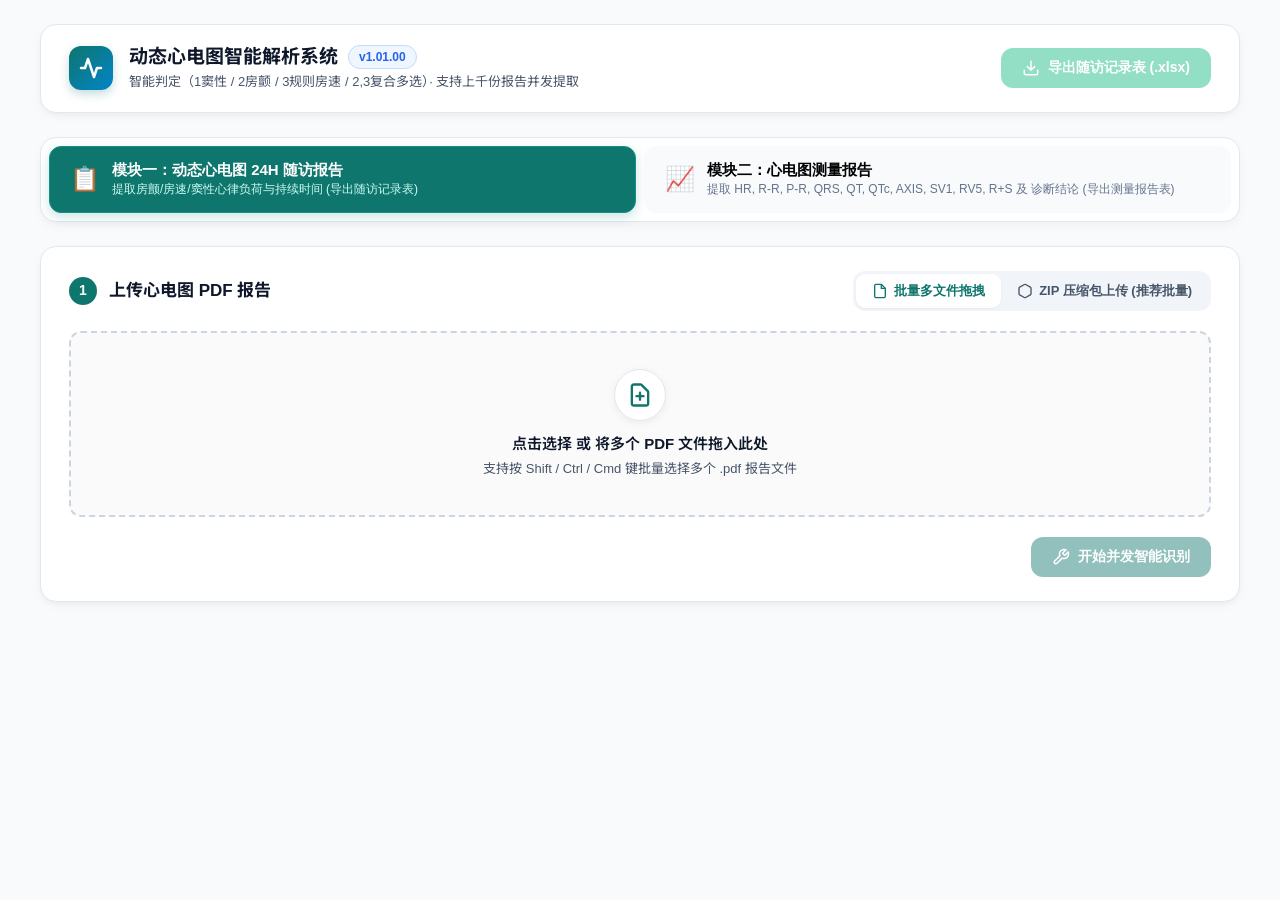
==== simple/templates/index.html @ 058144e5 "Fix duplicate HTML DOM elements, lag on drag, and optimize badge style to match Module 1" ====
<!DOCTYPE html>
<html lang="zh-CN">
<head>
    <meta charset="UTF-8">
    <meta name="viewport" content="width=device-width, initial-scale=1.0">
    <title>动态心电图 PDF 智能解析与导出系统 (精简版)</title>
<style>
/* Apple & Linear-inspired Clean Medical Design System */

:root {
    --primary: #0f766e;
    --primary-hover: #0d9488;
    --accent: #0284c7;
    
    --bg-page: #f8fafc;
    --bg-card: #ffffff;
    
    --text-primary: #0f172a;
    --text-secondary: #475569;
    --text-muted: #94a3b8;
    
    --border-subtle: #e2e8f0;
    --border-strong: #cbd5e1;
    
    --radius-sm: 8px;
    --radius-md: 12px;
    --radius-lg: 16px;
    
    --shadow-sm: 0 1px 2px 0 rgba(0, 0, 0, 0.05);
    --shadow-md: 0 4px 12px -2px rgba(0, 0, 0, 0.05), 0 2px 4px -1px rgba(0, 0, 0, 0.03);
    --shadow-lg: 0 10px 25px -5px rgba(0, 0, 0, 0.08), 0 8px 10px -6px rgba(0, 0, 0, 0.04);
}

/* Base Reset & SVG strict size constraint */
* {
    box-sizing: border-box;
    margin: 0;
    padding: 0;
}

svg {
    display: inline-block;
    vertical-align: middle;
    flex-shrink: 0;
}

body {
    font-family: -apple-system, BlinkMacSystemFont, "Segoe UI", Roboto, "Helvetica Neue", Arial, "Noto Sans SC", sans-serif;
    background-color: var(--bg-page);
    color: var(--text-primary);
    line-height: 1.5;
    padding: 24px 16px;
    -webkit-font-smoothing: antialiased;
}

.app-container {
    max-width: 1200px;
    margin: 0 auto;
}

/* Header Component */
.app-header {
    display: flex;
    justify-content: space-between;
    align-items: center;
    background: var(--bg-card);
    padding: 20px 28px;
    border-radius: var(--radius-lg);
    box-shadow: var(--shadow-md);
    border: 1px solid var(--border-subtle);
    margin-bottom: 24px;
}

.brand {
    display: flex;
    align-items: center;
    gap: 16px;
}

.logo-box {
    width: 44px;
    height: 44px;
    background: linear-gradient(135deg, #0f766e 0%, #0284c7 100%);
    color: #ffffff;
    border-radius: var(--radius-md);
    display: flex;
    align-items: center;
    justify-content: center;
    box-shadow: 0 4px 10px rgba(15, 118, 110, 0.25);
}

.brand-info h1 {
    font-size: 19px;
    font-weight: 700;
    color: var(--text-primary);
    line-height: 1.2;
}

.title-wrap {
    display: flex;
    align-items: center;
    gap: 10px;
}

.badge-tag {
    background: #e0f2fe;
    color: #0369a1;
    font-size: 11px;
    font-weight: 700;
    padding: 2px 8px;
    border-radius: 10px;
}

.subtitle {
    font-size: 13px;
    color: var(--text-secondary);
    margin-top: 3px;
}

/* Cards */
.card {
    background: var(--bg-card);
    border-radius: var(--radius-lg);
    padding: 24px 28px;
    box-shadow: var(--shadow-md);
    border: 1px solid var(--border-subtle);
    margin-bottom: 24px;
}

.card-header {
    display: flex;
    justify-content: space-between;
    align-items: center;
    margin-bottom: 20px;
}

.step-title {
    display: flex;
    align-items: center;
    gap: 12px;
}

.step-badge {
    width: 28px;
    height: 28px;
    background: var(--primary);
    color: #ffffff;
    font-weight: 700;
    font-size: 14px;
    border-radius: 50%;
    display: flex;
    align-items: center;
    justify-content: center;
}

.step-title h2 {
    font-size: 17px;
    font-weight: 700;
}

/* Tab Switcher */
.tab-switcher {
    display: flex;
    background: #f1f5f9;
    padding: 3px;
    border-radius: var(--radius-md);
}

.tab-item {
    display: flex;
    align-items: center;
    gap: 6px;
    padding: 8px 16px;
    border: none;
    background: transparent;
    font-size: 13px;
    font-weight: 600;
    color: var(--text-secondary);
    border-radius: 9px;
    cursor: pointer;
    transition: all 0.15s ease;
}

.tab-item.active {
    background: #ffffff;
    color: var(--primary);
    box-shadow: var(--shadow-sm);
}

.tab-panel {
    display: none;
}

.tab-panel.active {
    display: block;
}

/* Dropzone Box - STRICT SIZING */
.dropzone-box {
    border: 2px dashed var(--border-strong);
    border-radius: var(--radius-md);
    padding: 36px 20px;
    text-align: center;
    background: #fafafa;
    cursor: pointer;
    transition: all 0.2s ease;
    position: relative;
}

.dropzone-box:hover, .dropzone-box.dragover {
    border-color: var(--primary);
    background: #f0fdf4;
}

.hidden-file-input {
    position: absolute;
    top: 0;
    left: 0;
    width: 100%;
    height: 100%;
    opacity: 0;
    cursor: pointer;
}

.icon-circle {
    width: 52px;
    height: 52px;
    background: #ffffff;
    border-radius: 50%;
    display: flex;
    align-items: center;
    justify-content: center;
    margin: 0 auto 12px auto;
    color: var(--primary);
    box-shadow: 0 2px 8px rgba(0,0,0,0.06);
    border: 1px solid var(--border-subtle);
}

.dropzone-inner h3 {
    font-size: 15px;
    font-weight: 600;
    color: var(--text-primary);
    margin-bottom: 4px;
}

.desc {
    font-size: 13px;
    color: var(--text-secondary);
}

.file-name-badge {
    display: inline-block;
    margin-top: 14px;
    padding: 6px 16px;
    background: #e0f2fe;
    color: #0284c7;
    font-weight: 600;
    font-size: 13px;
    border-radius: 20px;
}

/* Action Footer */
.action-footer {
    margin-top: 20px;
    display: flex;
    justify-content: flex-end;
    gap: 12px;
}

/* Buttons */
.btn {
    display: inline-flex;
    align-items: center;
    justify-content: center;
    gap: 8px;
    padding: 10px 20px;
    font-size: 14px;
    font-weight: 600;
    border-radius: var(--radius-md);
    border: 1px solid transparent;
    cursor: pointer;
    transition: all 0.15s ease;
}

.btn-primary {
    background: var(--primary);
    color: #ffffff;
}

.btn-primary:hover:not(:disabled) {
    background: var(--primary-hover);
    box-shadow: 0 4px 12px rgba(15, 118, 110, 0.3);
}

.btn-emerald {
    background: #10b981;
    color: #ffffff;
}

.btn-emerald:hover:not(:disabled) {
    background: #059669;
    box-shadow: 0 4px 12px rgba(16, 185, 129, 0.3);
}

.btn-secondary {
    background: #f1f5f9;
    color: var(--text-primary);
    border-color: var(--border-subtle);
}

.btn-secondary:hover:not(:disabled) {
    background: #e2e8f0;
}

.btn:disabled {
    opacity: 0.45;
    cursor: not-allowed;
    box-shadow: none;
}

.compact {
    padding: 6px 12px;
    font-size: 13px;
    border-radius: 6px;
}

/* Progress Box */
.progress-box {
    margin-top: 20px;
    padding: 16px;
    background: #f8fafc;
    border-radius: var(--radius-md);
    border: 1px solid var(--border-subtle);
}

.progress-header {
    display: flex;
    justify-content: space-between;
    align-items: center;
    font-size: 13px;
    font-weight: 600;
    margin-bottom: 8px;
}

.progress-title {
    display: flex;
    align-items: center;
    gap: 8px;
}

.spin-loader {
    width: 14px;
    height: 14px;
    border: 2px solid var(--border-strong);
    border-top-color: var(--primary);
    border-radius: 50%;
    animation: spin 0.8s linear infinite;
}

@keyframes spin { to { transform: rotate(360deg); } }

.percent-val {
    color: var(--primary);
}

.progress-track {
    height: 8px;
    background: #e2e8f0;
    border-radius: 4px;
    overflow: hidden;
}

.progress-bar-fill {
    height: 100%;
    width: 0%;
    background: linear-gradient(90deg, #0f766e, #0284c7);
    border-radius: 4px;
    transition: width 0.3s ease;
}

/* Stats Row */
.stats-row {
    display: grid;
    grid-template-columns: repeat(auto-fit, minmax(180px, 1fr));
    gap: 14px;
    margin-bottom: 24px;
}

.stat-box {
    background: var(--bg-card);
    border-radius: var(--radius-md);
    padding: 18px 20px;
    border: 1px solid var(--border-subtle);
    box-shadow: var(--shadow-sm);
    text-align: center;
}

.stat-num {
    display: block;
    font-size: 26px;
    font-weight: 700;
    color: var(--text-primary);
    line-height: 1.1;
}

.stat-title {
    font-size: 12px;
    color: var(--text-secondary);
    margin-top: 4px;
    font-weight: 500;
}

.stat-green .stat-num { color: #16a34a; }
.stat-amber .stat-num { color: #d97706; }
.stat-indigo .stat-num { color: #4f46e5; }
.stat-purple .stat-num { color: #9333ea; }

/* Filter Controls */
.filter-controls {
    display: flex;
    gap: 10px;
}

.search-input-wrap {
    position: relative;
    width: 240px;
}

.search-input-wrap svg {
    position: absolute;
    left: 10px;
    top: 50%;
    transform: translateY(-50%);
    color: var(--text-muted);
}

.search-input-wrap input {
    width: 100%;
    padding: 8px 12px 8px 32px;
    font-size: 13px;
    border: 1px solid var(--border-strong);
    border-radius: var(--radius-sm);
    outline: none;
}

.search-input-wrap input:focus {
    border-color: var(--primary);
}

.custom-select {
    padding: 8px 12px;
    font-size: 13px;
    border: 1px solid var(--border-strong);
    border-radius: var(--radius-sm);
    background: #ffffff;
    outline: none;
    cursor: pointer;
}

/* Styled Table */
.table-container {
    overflow-x: auto;
    border: 1px solid var(--border-subtle);
    border-radius: var(--radius-md);
}

.styled-table {
    width: 100%;
    border-collapse: collapse;
    font-size: 13px;
}

.styled-table th, .styled-table td {
    padding: 12px 14px;
    text-align: center;
    border-bottom: 1px solid var(--border-subtle);
}

.styled-table th {
    background: #f8fafc;
    font-weight: 600;
    color: var(--text-secondary);
    font-size: 12px;
}

.styled-table tbody tr:hover {
    background: #f8fafc;
}

/* Badges */
.badge {
    display: inline-block;
    padding: 3px 10px;
    font-size: 12px;
    font-weight: 600;
    border-radius: 12px;
}

.badge-1 { background: #dcfce7; color: #166534; }
.badge-2 { background: #fef3c7; color: #92400e; }
.badge-3 { background: #e0e7ff; color: #3730a3; }
.badge-2-3 { background: #f3e8ff; color: #6b21a8; }

.btn-link {
    color: var(--accent);
    background: none;
    border: none;
    cursor: pointer;
    font-weight: 600;
    font-size: 13px;
    text-decoration: underline;
}

.btn-link:hover {
    color: #0369a1;
}

/* Pagination */
.pagination-bar {
    display: flex;
    justify-content: space-between;
    align-items: center;
    margin-top: 16px;
    font-size: 13px;
    color: var(--text-secondary);
}

.pagination-right {
    display: flex;
    align-items: center;
    gap: 14px;
}

.btn-group {
    display: flex;
    align-items: center;
    gap: 6px;
}

.page-current {
    font-weight: 700;
    color: var(--text-primary);
}

/* Modal Window */
.modal-backdrop {
    position: fixed;
    top: 0;
    left: 0;
    width: 100%;
    height: 100%;
    background: rgba(15, 23, 42, 0.5);
    display: flex;
    align-items: center;
    justify-content: center;
    z-index: 9999;
}

.modal-window {
    background: #ffffff;
    width: 90%;
    max-width: 640px;
    max-height: 80vh;
    border-radius: var(--radius-lg);
    box-shadow: var(--shadow-lg);
    display: flex;
    flex-direction: column;
    overflow: hidden;
}

.modal-top {
    display: flex;
    justify-content: space-between;
    align-items: center;
    padding: 16px 24px;
    border-bottom: 1px solid var(--border-subtle);
    background: #f8fafc;
}

.modal-top h3 {
    font-size: 15px;
    font-weight: 700;
}

.modal-close-icon {
    background: none;
    border: none;
    font-size: 22px;
    cursor: pointer;
    color: var(--text-muted);
}

.modal-content-area {
    padding: 20px 24px;
    overflow-y: auto;
}

.grid-fields {
    display: grid;
    grid-template-columns: repeat(2, 1fr);
    gap: 10px;
}

.field-box {
    background: #f8fafc;
    padding: 10px 14px;
    border-radius: var(--radius-sm);
    border: 1px solid var(--border-subtle);
}

.field-box .lbl {
    font-size: 11px;
    color: var(--text-muted);
}

.field-box .val-text {
    font-size: 13px;
    font-weight: 600;
    color: var(--text-primary);
    margin-top: 2px;
    white-space: pre-wrap;
}

.modal-bottom {
    padding: 12px 24px;
    border-top: 1px solid var(--border-subtle);
    display: flex;
    justify-content: flex-end;
    background: #f8fafc;
}

.hidden {
    display: none !important;
}

/* 告警样式扩展 */
.stat-box.stat-red {
    background: linear-gradient(135deg, #fff7ed 0%, #ffedd5 100%);
    border-color: #fed7aa;
}
.stat-box.stat-red .stat-num {
    color: #ea580c;
}
.stat-box.stat-red .stat-title {
    color: #c2410c;
}

.warning-banner {
    background: linear-gradient(135deg, #fffbe6 0%, #fef3c7 100%);
    border: 1.5px solid #fcd34d;
    border-radius: var(--radius-md);
    padding: 14px 20px;
    margin-bottom: 20px;
    display: flex;
    justify-content: space-between;
    align-items: center;
    box-shadow: 0 4px 12px rgba(217, 119, 6, 0.12);
}

.warning-banner-inner {
    display: flex;
    align-items: center;
    gap: 12px;
    color: #92400e;
    font-size: 14px;
    font-weight: 600;
}

.btn-warning-action {
    background: #d97706;
    color: #ffffff;
    border: none;
    padding: 6px 14px;
    border-radius: var(--radius-sm);
    font-size: 12px;
    font-weight: 700;
    cursor: pointer;
    transition: background 0.2s ease;
}
.btn-warning-action:hover {
    background: #b45309;
}

tr.row-warning {
    background-color: #fffdf5 !important;
    border-left: 3px solid #f59e0b;
}

.warn-pill-sm {
    background: #fef3c7;
    color: #d97706;
    font-size: 10px;
    font-weight: 700;
    padding: 2px 6px;
    border-radius: 6px;
    margin-left: 6px;
    border: 1px solid #fcd34d;
}

.tag-warn-cell {
    background: #fff3dc;
    color: #b45309;
    font-weight: 700;
    padding: 3px 8px;
    border-radius: 4px;
    border: 1px solid #fcd34d;
    display: inline-block;
}

/* 52 周周报按钮与起始日期卡片样式 */
.btn-purple {
    background: linear-gradient(135deg, #7c3aed 0%, #6d28d9 100%);
    color: #ffffff;
    border: none;

}
.btn-purple:hover:not(:disabled) {
    background: linear-gradient(135deg, #6d28d9 0%, #5b21b6 100%);
    box-shadow: 0 4px 12px rgba(109, 40, 217, 0.3);
}

.compact-dropzone {
    padding: 16px 20px !important;
}

.dropzone-inner.horizontal {
    display: flex;
    align-items: center;
    gap: 16px;
    text-align: left;
}

.dropzone-inner.horizontal .dropzone-text-group {
    flex: 1;
}

.dropzone-inner.horizontal h3 {
    font-size: 15px;
    margin-bottom: 2px;
}

.icon-circle.small {
    width: 40px;
    height: 40px;
}

.file-name-badge.success {
    background: #ecfdf5;
    color: #047857;
    border: 1px solid #a7f3d0;
}

.file-name-badge.warning {
    background: #fffbe6;
    color: #b45309;
    border: 1px solid #fcd34d;
}

.modal-window.wide {
    max-width: 780px !important;
}

.custom-input {
    border: 1px solid var(--border-subtle);
    border-radius: var(--radius-sm);
    padding: 8px 12px;
    outline: none;
    transition: border-color 0.2s;
}
.custom-input:focus {
    border-color: var(--primary);
}


/* 统计分析卡片网格样式 */
.stats-grid {
    display: grid;
    grid-template-columns: repeat(auto-fit, minmax(160px, 1fr));
    gap: 14px;
    margin-bottom: 20px;
}

.stat-card {
    background: #ffffff;
    border-radius: 12px;
    padding: 14px 18px;
    box-shadow: 0 1px 3px rgba(0,0,0,0.05), 0 1px 2px rgba(0,0,0,0.03);
    border: 1px solid #e2e8f0;
    transition: all 0.2s ease;
    position: relative;
    overflow: hidden;
}

.stat-card:hover {
    transform: translateY(-2px);
    box-shadow: 0 4px 6px -1px rgba(0,0,0,0.1), 0 2px 4px -1px rgba(0,0,0,0.06);
}

.stat-card::before {
    content: "";
    position: absolute;
    top: 0;
    left: 0;
    width: 4px;
    height: 100%;
}

.stat-card.total::before { background: #3b82f6; }
.stat-card.sinus::before { background: #16a34a; }
.stat-card.afib::before { background: #dc2626; }
.stat-card.svt::before { background: #9333ea; }
.stat-card.multi::before { background: #0284c7; }
.stat-card.warning::before { background: #f59e0b; }

.stat-title {
    font-size: 13px;
    font-weight: 600;
    color: #64748b;
    margin-bottom: 6px;
}

.stat-value {
    font-size: 24px;
    font-weight: 800;
    color: #0f172a;
    line-height: 1.2;
    margin-bottom: 4px;
}

.stat-desc {
    font-size: 11px;
    color: #94a3b8;
}


/* Module Tab Switcher Styles */
.module-switcher-card {
    background: #ffffff;
    border-radius: 16px;
    padding: 8px;
    margin-bottom: 24px;
    box-shadow: 0 4px 12px -2px rgba(0, 0, 0, 0.05);
    border: 1px solid #e2e8f0;
}
.module-tabs {
    display: flex;
    gap: 8px;
}
.module-tab-btn {
    flex: 1;
    display: flex;
    align-items: center;
    gap: 12px;
    padding: 14px 20px;
    border-radius: 12px;
    border: 1px solid transparent;
    background: #f8fafc;
    cursor: pointer;
    transition: all 0.2s ease;
    text-align: left;
}
.module-tab-btn:hover {
    background: #f1f5f9;
}
.module-tab-btn.active {
    background: #0f766e;
    color: #ffffff;
    border-color: #0d9488;
    box-shadow: 0 4px 12px rgba(15, 118, 110, 0.2);
}
.mod-icon {
    font-size: 24px;
}
.mod-text {
    display: flex;
    flex-direction: column;
}
.mod-title {
    font-size: 15px;
    font-weight: 700;
    line-height: 1.2;
}
.module-tab-btn.active .mod-title {
    color: #ffffff;
}
.mod-desc {
    font-size: 12px;
    color: #64748b;
    margin-top: 2px;
}
.module-tab-btn.active .mod-desc {
    color: #ccfbf1;
}

.mod-panel {
    display: block;
}
.mod-panel.hidden {
    display: none !important;
}

</style>
    <link rel="preconnect" href="https://fonts.googleapis.com">
    <link rel="preconnect" href="https://fonts.gstatic.com" crossorigin>
    <link href="https://fonts.googleapis.com/css2?family=Inter:wght@400;500;600;700&family=Noto+Sans+SC:wght@400;500;700&display=swap" rel="stylesheet">
</head>
<body>
    <div class="app-container">
        <!-- 顶栏 Header -->
        <header class="app-header">
            <div class="brand">
                <div class="logo-box">
                    <svg width="24" height="24" viewBox="0 0 24 24" fill="none" stroke="currentColor" stroke-width="2.5" stroke-linecap="round" stroke-linejoin="round">
                        <path d="M22 12h-4l-3 9L9 3l-3 9H2"/>
                    </svg>
                </div>
                <div class="brand-info">
                    <div class="title-wrap" style="display: flex; align-items: center; gap: 10px;">
                        <h1>动态心电图智能解析系统</h1>
                        <span class="version-badge" style="background: #eff6ff; color: #2563eb; border: 1px solid #bfdbfe; padding: 2px 10px; border-radius: 20px; font-size: 12px; font-weight: 600;">v1.01.00</span>
                    </div>
                    <p class="subtitle">智能判定（1窦性 / 2房颤 / 3规则房速 / 2,3复合多选）· 支持上千份报告并发提取</p>
                </div>
            </div>
            <div class="header-actions" style="display: flex; gap: 10px;">
                <button id="download-btn" class="btn btn-emerald" disabled>
                    <svg width="18" height="18" viewBox="0 0 24 24" fill="none" stroke="currentColor" stroke-width="2" stroke-linecap="round" stroke-linejoin="round">
                        <path d="M21 15v4a2 2 0 0 1-2 2H5a2 2 0 0 1-2-2v-4M7 10l5 5 5-5M12 15V3"/>
                    </svg>
                    <span>导出随访记录表 (.xlsx)</span>
                </button>
            </div>
        </header>

        <!-- 核心业务模块切换卡片 -->
        <div class="module-switcher-card">
            <div class="module-tabs">
                <button class="module-tab-btn active" id="tab-module-1" onclick="switchMainModule('followup')">
                    <span class="mod-icon">📋</span>
                    <div class="mod-text">
                        <span class="mod-title">模块一：动态心电图 24H 随访报告</span>
                        <span class="mod-desc">提取房颤/房速/窦性心律负荷与持续时间 (导出随访记录表)</span>
                    </div>
                </button>
                <button class="module-tab-btn" id="tab-module-2" onclick="switchMainModule('measurement')">
                    <span class="mod-icon">📈</span>
                    <div class="mod-text">
                        <span class="mod-title">模块二：心电图测量报告</span>
                        <span class="mod-desc">提取 HR, R-R, P-R, QRS, QT, QTc, AXIS, SV1, RV5, R+S 及 诊断结论 (导出测量报告表)</span>
                    </div>
                </button>
            </div>
        </div>

        <div id="module-1-container" class="mod-panel">
<main class="main-layout">
            <!-- 1. 文件上传卡片 -->
            <section class="card">
                <div class="card-header">
                    <div class="step-title">
                        <span class="step-badge">1</span>
                        <h2>上传心电图 PDF 报告</h2>
                    </div>
                    <div class="tab-switcher">
                        <button class="tab-item active" data-tab="files">
                            <svg width="16" height="16" viewBox="0 0 24 24" fill="none" stroke="currentColor" stroke-width="2"><path d="M14 2H6a2 2 0 0 0-2 2v16a2 2 0 0 0 2 2h12a2 2 0 0 0 2-2V8z"/><polyline points="14 2 14 8 20 8"/></svg>
                            批量多文件拖拽
                        </button>
                        <button class="tab-item" data-tab="zip">
                            <svg width="16" height="16" viewBox="0 0 24 24" fill="none" stroke="currentColor" stroke-width="2"><path d="M21 16V8a2 2 0 0 0-1-1.73l-7-4a2 2 0 0 0-2 0l-7 4A2 2 0 0 0 3 8v8a2 2 0 0 0 1 1.73l7 4a2 2 0 0 0 2 0l7-4A2 2 0 0 0 21 16z"/></svg>
                            ZIP 压缩包上传 (推荐批量)
                        </button>
                    </div>
                </div>

                <!-- 多文件面板 (默认激活) -->
                <div id="panel-files" class="tab-panel active">
                    <div id="dropzone-files" class="dropzone-box">
                        <input type="file" id="input-files" multiple accept=".pdf" class="hidden-file-input">
                        <div class="dropzone-inner">
                            <div class="icon-circle">
                                <svg width="28" height="28" viewBox="0 0 24 24" fill="none" stroke="currentColor" stroke-width="2" stroke-linecap="round" stroke-linejoin="round">
                                    <path d="M9 13h6m-3-3v6m5 5H7a2 2 0 01-2-2V5a2 2 0 012-2h5.586a1 1 0 01.707.293l5.414 5.414a1 1 0 01.293.707V19a2 2 0 01-2 2z"/>
                                </svg>
                            </div>
                            <h3>点击选择 或 将多个 PDF 文件拖入此处</h3>
                            <p class="desc">支持按 Shift / Ctrl / Cmd 键批量选择多个 .pdf 报告文件</p>
                            <div id="selected-files-count" class="file-name-badge hidden"></div>
                        </div>
                    </div>
                </div>

                <!-- ZIP 面板 -->
                <div id="panel-zip" class="tab-panel">
                    <div id="dropzone-zip" class="dropzone-box">
                        <input type="file" id="input-zip" accept=".zip" multiple class="hidden-file-input">
                        <div class="dropzone-inner">
                            <div class="icon-circle">
                                <svg width="28" height="28" viewBox="0 0 24 24" fill="none" stroke="currentColor" stroke-width="2" stroke-linecap="round" stroke-linejoin="round">
                                    <path d="M21 15v4a2 2 0 0 1-2 2H5a2 2 0 0 1-2-2v-4M17 8l-5-5-5 5M12 3v12"/>
                                </svg>
                            </div>
                            <h3>点击选择 或 将一个/多个 ZIP 压缩包拖入此处</h3>
                            <p class="desc">支持同时拖入多个 .zip 压缩包，系统将自动为每个压缩包独立生成一份对应的 Excel 表格</p>
                            <div id="selected-zip-name" class="file-name-badge hidden"></div>
                        </div>
                    </div>
                </div>

                <!-- 操作栏 -->
                <div class="action-footer">
                    <button id="reset-btn" class="btn btn-secondary hidden">重置选择</button>
                    <button id="start-parse-btn" class="btn btn-primary" disabled>
                        <svg width="18" height="18" viewBox="0 0 24 24" fill="none" stroke="currentColor" stroke-width="2">
                            <path d="M14.7 6.3a1 1 0 0 0 0 1.4l1.6 1.6a1 1 0 0 0 1.4 0l3.77-3.77a6 6 0 0 1-7.94 7.94l-6.91 6.91a2.12 2.12 0 0 1-3-3l6.91-6.91a6 6 0 0 1 7.94-7.94l-3.76 3.76z"/>
                        </svg>
                        开始并发智能识别
                    </button>
                </div>

                <!-- 进度条 -->
                <div id="progress-container" class="progress-box hidden">
                    <div class="progress-header">
                        <div class="progress-title">
                            <div id="progress-status-icon-container">
                                <div class="spin-loader"></div>
                            </div>
                            <span id="progress-status-text">正在解析报告，请稍候...</span>
                        </div>
                        <span id="progress-percent" class="percent-val">0%</span>
                    </div>
                    <div class="progress-track">
                        <div id="progress-bar-fill" class="progress-bar-fill"></div>
                    </div>
                </div>
            </section>

            

            <!-- 2. 诊断统计卡片 -->
            <section id="stats-section" class="stats-row hidden">
                <div class="stat-box">
                    <span class="stat-num" id="stat-total">0</span>
                    <span class="stat-title">总解析报告份数</span>
                </div>
                <div class="stat-box stat-green">
                    <span class="stat-num" id="stat-sinus">0</span>
                    <span class="stat-title">1 窦性心律</span>
                </div>
                <div class="stat-box stat-amber">
                    <span class="stat-num" id="stat-afib">0</span>
                    <span class="stat-title">2 房颤</span>
                </div>
                <div class="stat-box stat-indigo">
                    <span class="stat-num" id="stat-svt">0</span>
                    <span class="stat-title">3 规则房速/房扑</span>
                </div>
                <div class="stat-box stat-purple">
                    <span class="stat-num" id="stat-multi">0</span>
                    <span class="stat-title">2,3 复合多选诊断</span>
                </div>
                <div class="stat-box stat-red" id="stat-warning-card">
                    <span class="stat-num" id="stat-warning">0</span>
                    <span class="stat-title">⚠️ 需人工检查/告警</span>
                </div>
            </section>

            <!-- 警示通知 Banner -->
            <div id="warning-notice-banner" class="warning-banner hidden">
                <div class="warning-banner-inner">
                    <svg width="20" height="20" viewBox="0 0 24 24" fill="none" stroke="#d97706" stroke-width="2.2" stroke-linecap="round" stroke-linejoin="round">
                        <path d="M10.29 3.86L1.82 18a2 2 0 0 0 1.71 3h16.94a2 2 0 0 0 1.71-3L13.71 3.86a2 2 0 0 0-3.42 0z"></path>
                        <line x1="12" y1="9" x2="12" y2="13"></line>
                        <line x1="12" y1="17" x2="12.01" y2="17"></line>
                    </svg>
                    <span id="warning-notice-text">本次解析检测到需要人工核对负荷或持续时间的报告，已为您自动高亮标注。</span>
                </div>
                <button id="btn-filter-warning" class="btn btn-warning-action">一键筛选告警项</button>
            </div>

            <!-- 3. 数据表格卡片 -->
            <section id="results-card" class="card hidden">
                <div class="card-header">
                    <div class="step-title">
                        <span class="step-badge">2</span>
                        <h2>数据预览与结果分析</h2>
                    </div>
                    <div class="filter-controls">
                        <div class="search-input-wrap">
                            <svg width="16" height="16" viewBox="0 0 24 24" fill="none" stroke="currentColor" stroke-width="2"><circle cx="11" cy="11" r="8"/><path d="M21 21l-4.35-4.35"/></svg>
                            <input type="text" id="search-input" placeholder="搜索受试者编号或文件名...">
                        </div>
                        <select id="filter-select" class="custom-select">
                            <option value="all">全部分类筛选</option>
                            <option value="1">🟢 1 窦性心律</option>
                            <option value="2">🟠 2 房颤</option>
                            <option value="3">🔵 3 规则房速/房扑</option>
                            <option value="2,3">🟣 2,3 复合多选</option>
                            <option value="warning">⚠️ 仅看需人工检查/告警</option>
                        </select>
                    </div>
                </div>

                <div class="table-container">
                    <table class="styled-table">
                        <thead>
                            <tr>
                                <th style="width: 60px;">序号</th>
                                <th>受试者编号 (SUBJID)</th>
                                <th>开始监测日期</th>
                                <th>监测时长</th>
                                <th>检查结果</th>
                                <th>诊断状态</th>
                                <th>平均心率</th>
                                <th>房扑房速负荷 (Col 27)</th>
                                <th>最长持续时间 (时/分/秒)</th>
                                <th style="width: 100px;">详情</th>
                            </tr>
                        </thead>
                        <tbody id="table-body">
                            <!-- JS 动态注入 -->
                        </tbody>
                    </table>
                </div>

                <div class="pagination-bar">
                    <div class="page-info">
                        显示第 <span id="page-start">0</span> - <span id="page-end">0</span> 条，共 <span id="page-total">0</span> 条记录
                    </div>
                    <div class="pagination-right">
                        <label class="per-page-label">每页显示：
                            <select id="page-size-select" class="custom-select compact">
                                <option value="20">20 条</option>
                                <option value="50" selected>50 条</option>
                                <option value="100">100 条</option>
                            </select>
                        </label>
                        <div class="btn-group">
                            <button id="prev-page-btn" class="btn btn-secondary compact" disabled>上一页</button>
                            <span id="current-page-num" class="page-current">1</span>
                            <button id="next-page-btn" class="btn btn-secondary compact" disabled>下一页</button>
                        </div>
                    </div>
                </div>
            </section>
        </main>
        </div>

        <!-- 模块二：心电图测量报告专用视图 -->
        <div id="module-2-container" class="mod-panel hidden">
            <!-- 模块二 上传卡片 -->
            <div class="card">
                <div class="card-header">
                    <div class="step-title">
                        <div class="step-badge">1</div>
                        <h2>上传心电图测量报告 (PDF / ZIP)</h2>
                    </div>
                    <div class="tab-switcher">
                        <button class="tab-item active" id="meas-tab-files" onclick="switchMeasTab('files')">📄 PDF 文件批处理</button>
                        <button class="tab-item" id="meas-tab-zip" onclick="switchMeasTab('zip')">📦 压缩包批处理 (.zip)</button>
                    </div>
                </div>

                <!-- PDF 上传区 -->
                <div id="meas-panel-files" class="tab-panel active">
                    <div class="dropzone-box" id="meas-dropzone-files" onclick="document.getElementById('meas-input-files').click()">
                        <div class="dropzone-content" style="text-align:center; padding: 30px 20px;">
                            <div class="cloud-icon-wrap" style="margin-bottom: 12px;">
                                <svg width="40" height="40" viewBox="0 0 24 24" fill="none" stroke="#0f766e" stroke-width="2"><path d="M21 15v4a2 2 0 0 1-2 2H5a2 2 0 0 1-2-2v-4"/><polyline points="17 8 12 3 7 8"/><line x1="12" y1="3" x2="12" y2="15"/></svg>
                            </div>
                            <h3 style="font-size:16px; font-weight:700;">点击或将心电图测量 PDF 报告拖拽至此处</h3>
                            <p class="dropzone-sub" style="font-size:13px; color:#64748b; margin-top:4px;">支持一次性选择多份常规心电图测量 PDF 文件</p>
                            <div id="meas-selected-files-count" class="file-name-badge hidden" style="margin-top:10px;">已选择 0 份 PDF 文件</div>
                        </div>
                    </div>
                    <input type="file" id="meas-input-files" multiple accept=".pdf" style="display:none">
                </div>

                <!-- ZIP 上传区 -->
                <div id="meas-panel-zip" class="tab-panel">
                    <div class="dropzone-box" id="meas-dropzone-zip" onclick="document.getElementById('meas-input-zip').click()">
                        <div class="dropzone-content" style="text-align:center; padding: 30px 20px;">
                            <div class="cloud-icon-wrap" style="margin-bottom: 12px;">
                                <svg width="40" height="40" viewBox="0 0 24 24" fill="none" stroke="#0284c7" stroke-width="2"><path d="M21 8v13H3V8"/><path d="M1 3h22v5H1z"/><path d="M10 12h4"/></svg>
                            </div>
                            <h3 style="font-size:16px; font-weight:700;">点击或将测量报告 ZIP 压缩包拖拽至此处</h3>
                            <p class="dropzone-sub" style="font-size:13px; color:#64748b; margin-top:4px;">支持一次性选择或拖入多个包含测量报告的 ZIP 压缩包</p>
                            <div id="meas-selected-zip-name" class="file-name-badge hidden" style="margin-top:10px;">已选择 0 个 ZIP 文件</div>
                        </div>
                    </div>
                    <input type="file" id="meas-input-zip" multiple accept=".zip" style="display:none">
                </div>

                <!-- 操作按钮区 -->
                <div class="actions-row" style="margin-top: 20px; display: flex; gap: 12px; align-items: center;">
                    <button class="btn btn-primary btn-large" id="meas-start-parse-btn" disabled onclick="startMeasParse()">
                        ⚡ 开始解析心电图测量报告
                    </button>
                    <button class="btn btn-secondary" id="meas-reset-btn" onclick="resetMeasUpload()">清空重选</button>
                    <button class="btn btn-emerald" id="meas-download-btn" disabled onclick="downloadMeasExcel()">
                        📥 导出心电图测量报告 (.xlsx)
                    </button>
                </div>

                <!-- 进度条 -->
                <div id="meas-progress-container" class="progress-container hidden" style="margin-top: 16px;">
                    <div class="progress-info" style="display:flex; justify-content:space-between; font-size:13px; margin-bottom:6px;">
                        <span id="meas-progress-status-text">正在准备解析心电图测量报告...</span>
                        <span id="meas-progress-percent" style="font-weight:700;">0%</span>
                    </div>
                    <div class="progress-bar-bg" style="height:8px; background:#e2e8f0; border-radius:4px; overflow:hidden;">
                        <div id="meas-progress-bar-fill" class="progress-bar-fill" style="width: 0%; height:100%; background:#0f766e; transition:width 0.2s;"></div>
                    </div>
                </div>
            </div>

            <!-- 模块二 统计数据卡片 -->
            <div id="meas-stats-section" class="stats-grid hidden" style="display:grid; grid-template-columns: repeat(3, 1fr); gap:16px; margin-bottom:24px;">
                <div class="stat-box blue" style="background:#f0f9ff; border:1px solid #bae6fd; padding:16px; border-radius:12px; text-align:center;">
                    <div class="stat-num" id="meas-stat-total" style="font-size:24px; font-weight:800; color:#0284c7;">0</div>
                    <div class="stat-label" style="font-size:13px; color:#0369a1; margin-top:4px;">📊 解析测量报告总数</div>
                </div>
                <div class="stat-box green" style="background:#f0fdf4; border:1px solid #bbf7d0; padding:16px; border-radius:12px; text-align:center;">
                    <div class="stat-num" id="meas-stat-normal" style="font-size:24px; font-weight:800; color:#16a34a;">0</div>
                    <div class="stat-label" style="font-size:13px; color:#15803d; margin-top:4px;">🟢 正常心电图件数</div>
                </div>
                <div class="stat-box amber" style="background:#fffbe6; border:1px solid #fcd34d; padding:16px; border-radius:12px; text-align:center;">
                    <div class="stat-num" id="meas-stat-abnormal" style="font-size:24px; font-weight:800; color:#d97706;">0</div>
                    <div class="stat-label" style="font-size:13px; color:#b45309; margin-top:4px;">🟡 异常/心律失常件数</div>
                </div>
            </div>

            <!-- 模块二 预览表格卡片 -->
            <div id="meas-results-card" class="card hidden">
                <div class="card-header" style="display:flex; justify-content:space-between; align-items:center; margin-bottom:16px;">
                    <div class="step-title" style="display:flex; align-items:center; gap:10px;">
                        <div class="step-badge" style="width:28px; height:28px; background:#0f766e; color:#fff; border-radius:50%; display:flex; align-items:center; justify-content:center; font-weight:700;">2</div>
                        <h2 style="font-size:17px; font-weight:700;">心电图测量参数与诊断预览表</h2>
                    </div>
                    <button class="btn btn-emerald btn-sm" onclick="downloadMeasExcel()">
                        📥 导出测量报告 (.xlsx)
                    </button>
                </div>
                <div class="table-responsive" style="overflow-x:auto;">
                    <table class="styled-table" style="width:100%; border-collapse:collapse;">
                        <thead>
                            <tr style="background:#f8fafc;">
                                <th style="width: 100px; padding:10px;">ID号</th>
                                <th style="width: 150px; padding:10px;">日期</th>
                                <th style="padding:10px;">HR</th>
                                <th style="padding:10px;">R-R</th>
                                <th style="padding:10px;">P-R</th>
                                <th style="padding:10px;">QRS</th>
                                <th style="padding:10px;">QT</th>
                                <th style="padding:10px;">QTc</th>
                                <th style="padding:10px;">AXIS</th>
                                <th style="padding:10px;">SV1</th>
                                <th style="padding:10px;">RV5</th>
                                <th style="padding:10px;">R+S</th>
                                <th style="min-width: 250px; padding:10px;">诊断</th>
                            </tr>
                        </thead>
                        <tbody id="meas-table-body">
                        </tbody>
                    </table>
                </div>
            </div>
        </div>

    </div>

<!-- 详情 Modal -->
    <div id="detail-modal" class="modal-backdrop hidden">
        <div class="modal-window">
            <div class="modal-top">
                <h3 id="modal-title">患者详细提取参数列表</h3>
                <button id="close-modal-btn" class="modal-close-icon">&times;</button>
            </div>
            <div id="modal-body" class="modal-content-area"></div>
            <div class="modal-bottom">
                <button id="modal-ok-btn" class="btn btn-primary">关闭</button>
            </div>
        </div>
    </div>

    <!-- 起始日期管理 Modal -->
    <div id="start-dates-modal" class="modal-backdrop hidden">
        <div class="modal-window wide">
            <div class="modal-top">
                <h3>受试者起始日期库 (去横杠后匹配)</h3>
                <button id="close-start-dates-modal-btn" class="modal-close-icon">&times;</button>
            </div>
            <div class="modal-content-area">
                <div class="modal-filter-row" style="display: flex; justify-content: space-between; gap: 10px; margin-bottom: 12px;">
                    <input type="text" id="search-start-dates-input" class="custom-input" style="flex: 1;" placeholder="搜索受试者编号 (如 01001)...">
                    <button id="add-start-date-row-btn" class="btn btn-secondary compact">+ 手动添加受试者起始日期</button>
                </div>
                <div style="max-height: 350px; overflow-y: auto; border: 1px solid var(--border-subtle); border-radius: var(--radius-sm);">
                    <table class="styled-table compact">
                        <thead>
                            <tr>
                                <th style="width: 180px;">受试者编号 (去横杠后)</th>
                                <th>起始日期 (YYYY-MM-DD)</th>
                                <th style="width: 80px;">操作</th>
                            </tr>
                        </thead>
                        <tbody id="start-dates-table-body">
                            <!-- JS 动态注入 -->
                        </tbody>
                    </table>
                </div>
            </div>
            <div class="modal-bottom">
                <button id="save-start-dates-btn" class="btn btn-primary">保存修改</button>
            </div>
        </div>
    </div>

    <script src="{{ url_for('static', filename='js/main.js') }}"></script>

        <!-- 模块二：心电图测量报告专用视图 -->
        </body>
</html>
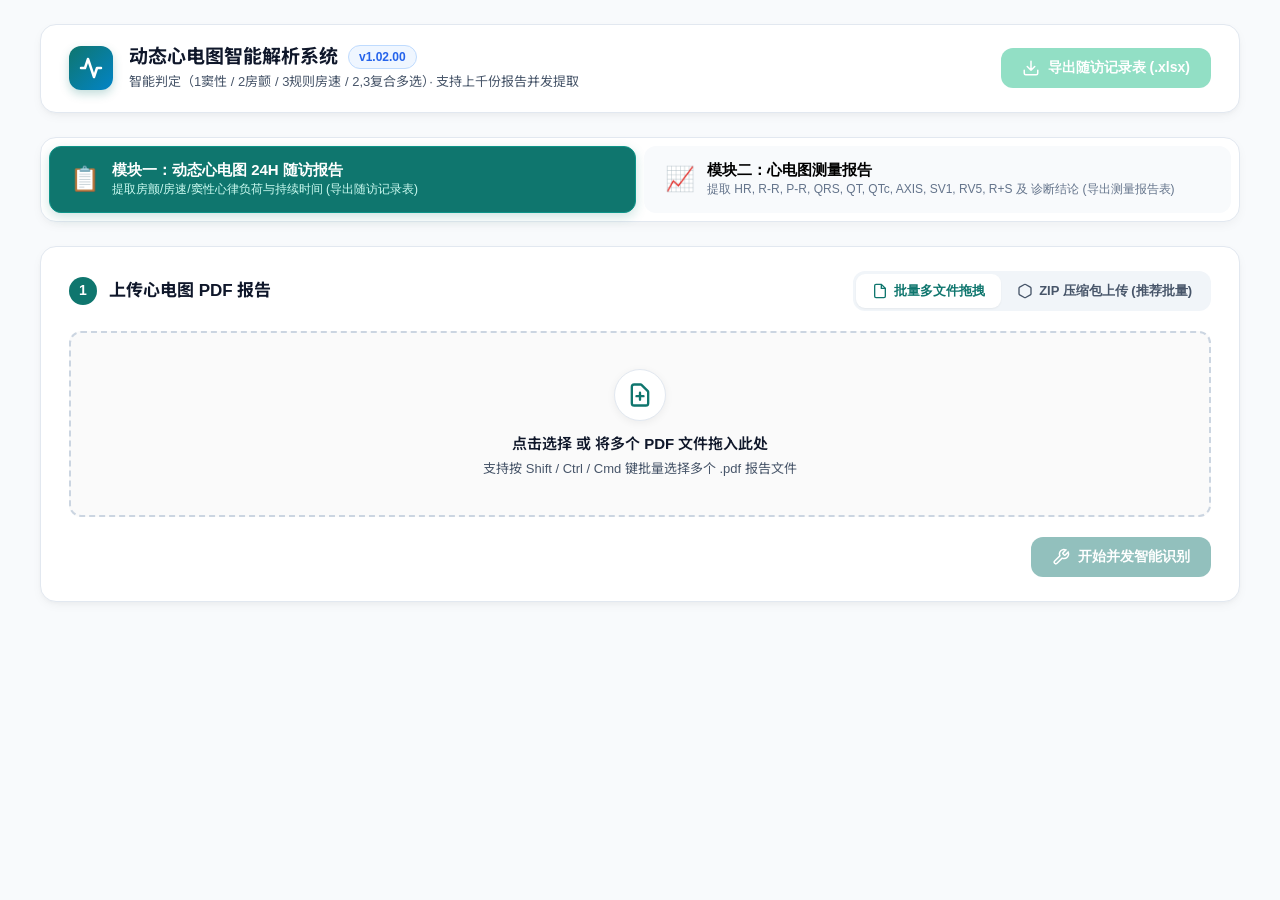
==== commit 86169ffa: "Bump version to v1.02.00" ====
--- a/simple/templates/index.html
+++ b/simple/templates/index.html
@@ -500,6 +500,7 @@
 .badge-2 { background: #fef3c7; color: #92400e; }
 .badge-3 { background: #e0e7ff; color: #3730a3; }
 .badge-2-3 { background: #f3e8ff; color: #6b21a8; }
+.badge-warning-unclassified { background: #fff7ed; color: #c2410c; border: 1px solid #ffedd5; font-weight: 700; }
 
 .btn-link {
     color: var(--accent);
@@ -896,6 +897,32 @@
     display: block;
 }
 .mod-panel.hidden {
+    display: none !important;
+}
+
+
+/* 模块二专属隔离选项卡样式 */
+.meas-tab-item {
+    padding: 8px 16px;
+    border-radius: var(--radius-sm, 6px);
+    border: 1px solid var(--border-subtle, #e2e8f0);
+    background: #f8fafc;
+    color: var(--text-secondary, #475569);
+    font-size: 13px;
+    font-weight: 600;
+    cursor: pointer;
+    transition: all 0.2s ease;
+}
+.meas-tab-item.active {
+    background: #0f766e;
+    color: #ffffff;
+    border-color: #0d9488;
+    box-shadow: 0 2px 6px rgba(15, 118, 110, 0.2);
+}
+.meas-tab-panel {
+    display: block;
+}
+.meas-tab-panel.hidden {
     display: none !important;
 }
 
@@ -917,7 +944,7 @@
                 <div class="brand-info">
                     <div class="title-wrap" style="display: flex; align-items: center; gap: 10px;">
                         <h1>动态心电图智能解析系统</h1>
-                        <span class="version-badge" style="background: #eff6ff; color: #2563eb; border: 1px solid #bfdbfe; padding: 2px 10px; border-radius: 20px; font-size: 12px; font-weight: 600;">v1.01.00</span>
+                        <span class="version-badge" style="background: #eff6ff; color: #2563eb; border: 1px solid #bfdbfe; padding: 2px 10px; border-radius: 20px; font-size: 12px; font-weight: 600;">v1.02.00</span>
                     </div>
                     <p class="subtitle">智能判定（1窦性 / 2房颤 / 3规则房速 / 2,3复合多选）· 支持上千份报告并发提取</p>
                 </div>
@@ -1156,13 +1183,13 @@
                         <h2>上传心电图测量报告 (PDF / ZIP)</h2>
                     </div>
                     <div class="tab-switcher">
-                        <button class="tab-item active" id="meas-tab-files" onclick="switchMeasTab('files')">📄 PDF 文件批处理</button>
-                        <button class="tab-item" id="meas-tab-zip" onclick="switchMeasTab('zip')">📦 压缩包批处理 (.zip)</button>
+                        <button class="meas-tab-item active" id="meas-tab-files" onclick="switchMeasTab('files')">📄 PDF 文件批处理</button>
+                        <button class="meas-tab-item" id="meas-tab-zip" onclick="switchMeasTab('zip')">📦 压缩包批处理 (.zip)</button>
                     </div>
                 </div>
 
                 <!-- PDF 上传区 -->
-                <div id="meas-panel-files" class="tab-panel active">
+                <div id="meas-panel-files" class="meas-tab-panel">
                     <div class="dropzone-box" id="meas-dropzone-files" onclick="document.getElementById('meas-input-files').click()">
                         <div class="dropzone-content" style="text-align:center; padding: 30px 20px;">
                             <div class="cloud-icon-wrap" style="margin-bottom: 12px;">
@@ -1177,7 +1204,7 @@
                 </div>
 
                 <!-- ZIP 上传区 -->
-                <div id="meas-panel-zip" class="tab-panel">
+                <div id="meas-panel-zip" class="meas-tab-panel hidden">
                     <div class="dropzone-box" id="meas-dropzone-zip" onclick="document.getElementById('meas-input-zip').click()">
                         <div class="dropzone-content" style="text-align:center; padding: 30px 20px;">
                             <div class="cloud-icon-wrap" style="margin-bottom: 12px;">
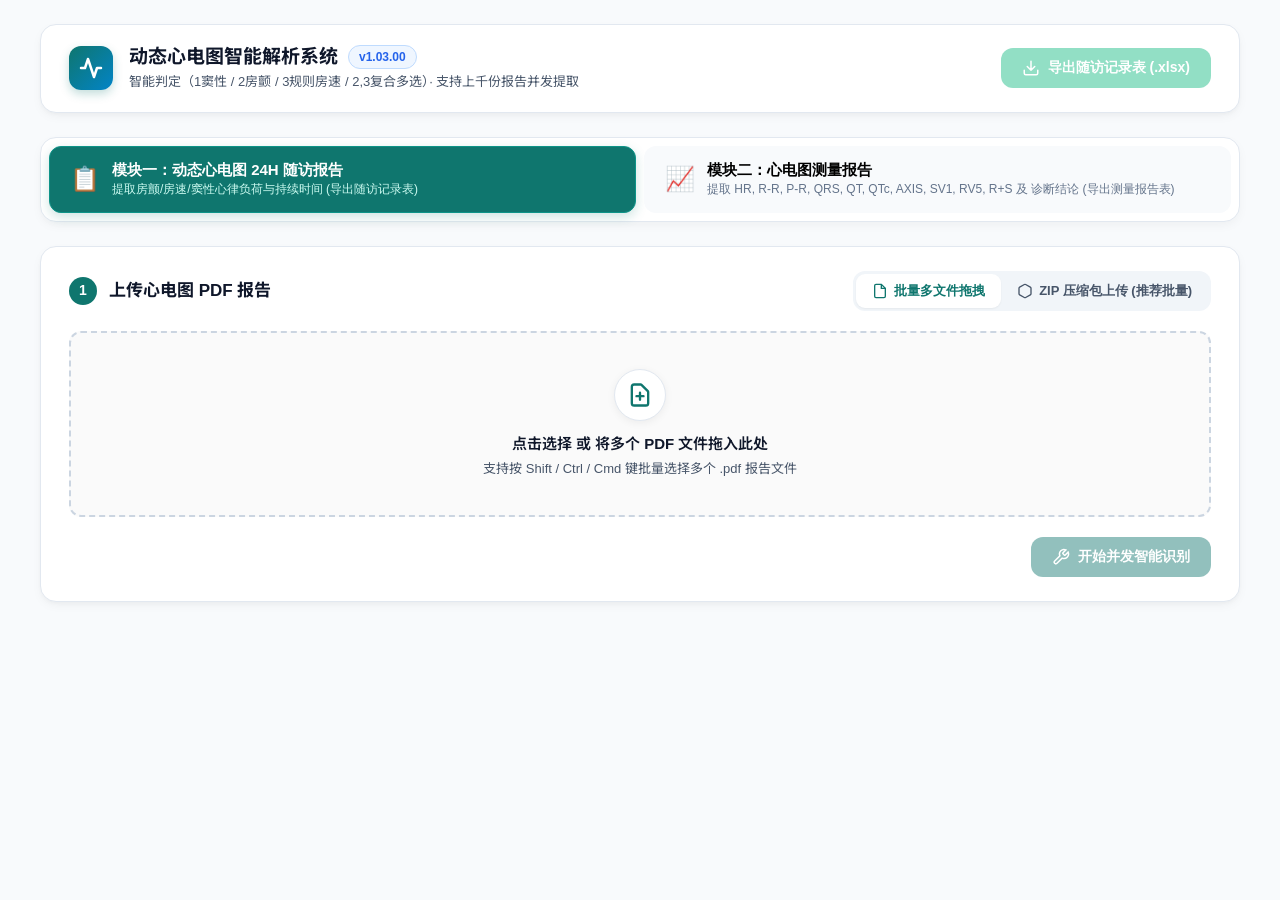
==== commit 10e47b18: "Add SVPB burden auto-calculation and export, bump version to v1.03.00" ====
--- a/simple/templates/index.html
+++ b/simple/templates/index.html
@@ -944,7 +944,7 @@
                 <div class="brand-info">
                     <div class="title-wrap" style="display: flex; align-items: center; gap: 10px;">
                         <h1>动态心电图智能解析系统</h1>
-                        <span class="version-badge" style="background: #eff6ff; color: #2563eb; border: 1px solid #bfdbfe; padding: 2px 10px; border-radius: 20px; font-size: 12px; font-weight: 600;">v1.02.00</span>
+                        <span class="version-badge" style="background: #eff6ff; color: #2563eb; border: 1px solid #bfdbfe; padding: 2px 10px; border-radius: 20px; font-size: 12px; font-weight: 600;">v1.03.00</span>
                     </div>
                     <p class="subtitle">智能判定（1窦性 / 2房颤 / 3规则房速 / 2,3复合多选）· 支持上千份报告并发提取</p>
                 </div>
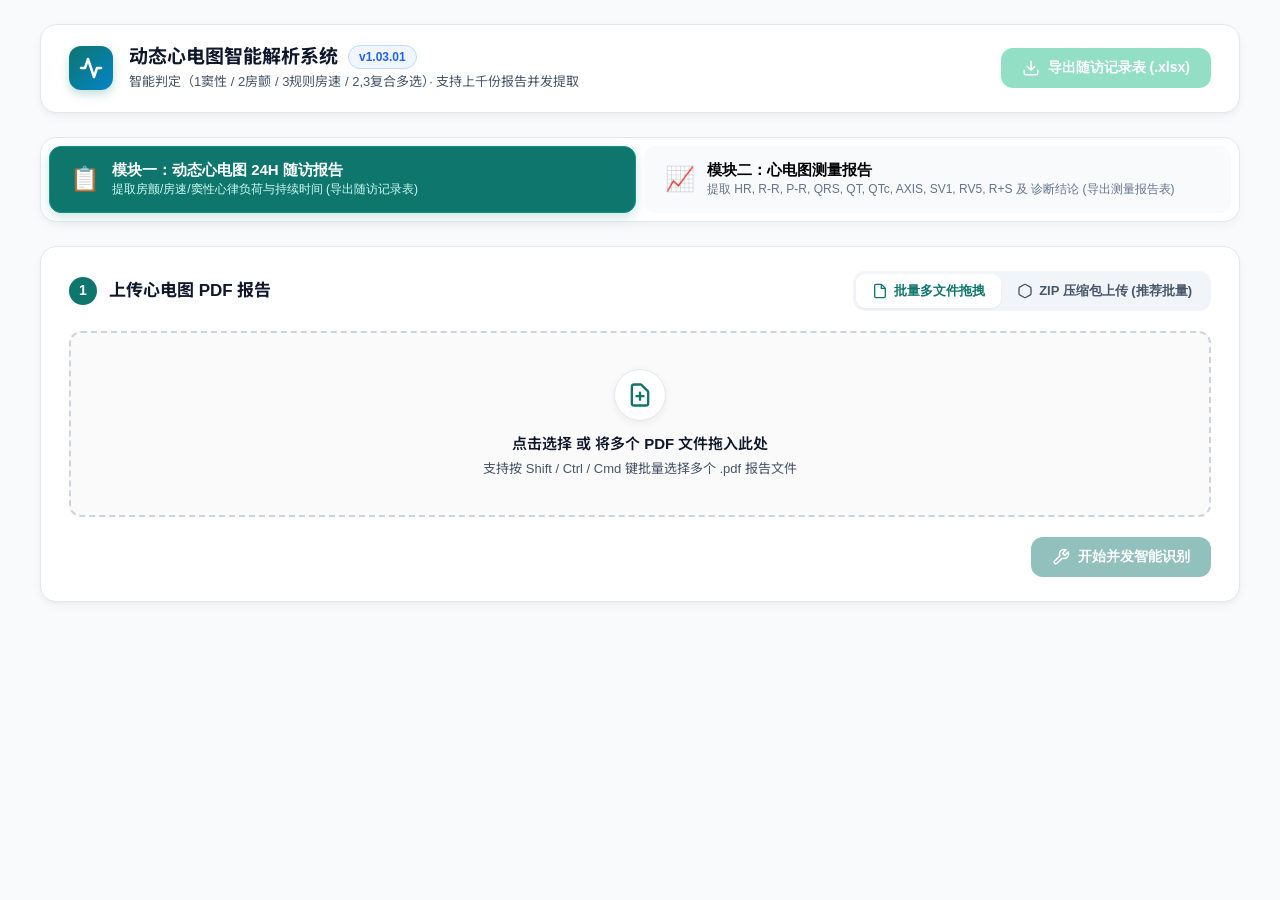
==== commit cc010915: "Add 2nd layer total_beats insurance fallback, bump version to v1.03.01" ====
--- a/simple/templates/index.html
+++ b/simple/templates/index.html
@@ -944,7 +944,7 @@
                 <div class="brand-info">
                     <div class="title-wrap" style="display: flex; align-items: center; gap: 10px;">
                         <h1>动态心电图智能解析系统</h1>
-                        <span class="version-badge" style="background: #eff6ff; color: #2563eb; border: 1px solid #bfdbfe; padding: 2px 10px; border-radius: 20px; font-size: 12px; font-weight: 600;">v1.03.00</span>
+                        <span class="version-badge" style="background: #eff6ff; color: #2563eb; border: 1px solid #bfdbfe; padding: 2px 10px; border-radius: 20px; font-size: 12px; font-weight: 600;">v1.03.01</span>
                     </div>
                     <p class="subtitle">智能判定（1窦性 / 2房颤 / 3规则房速 / 2,3复合多选）· 支持上千份报告并发提取</p>
                 </div>
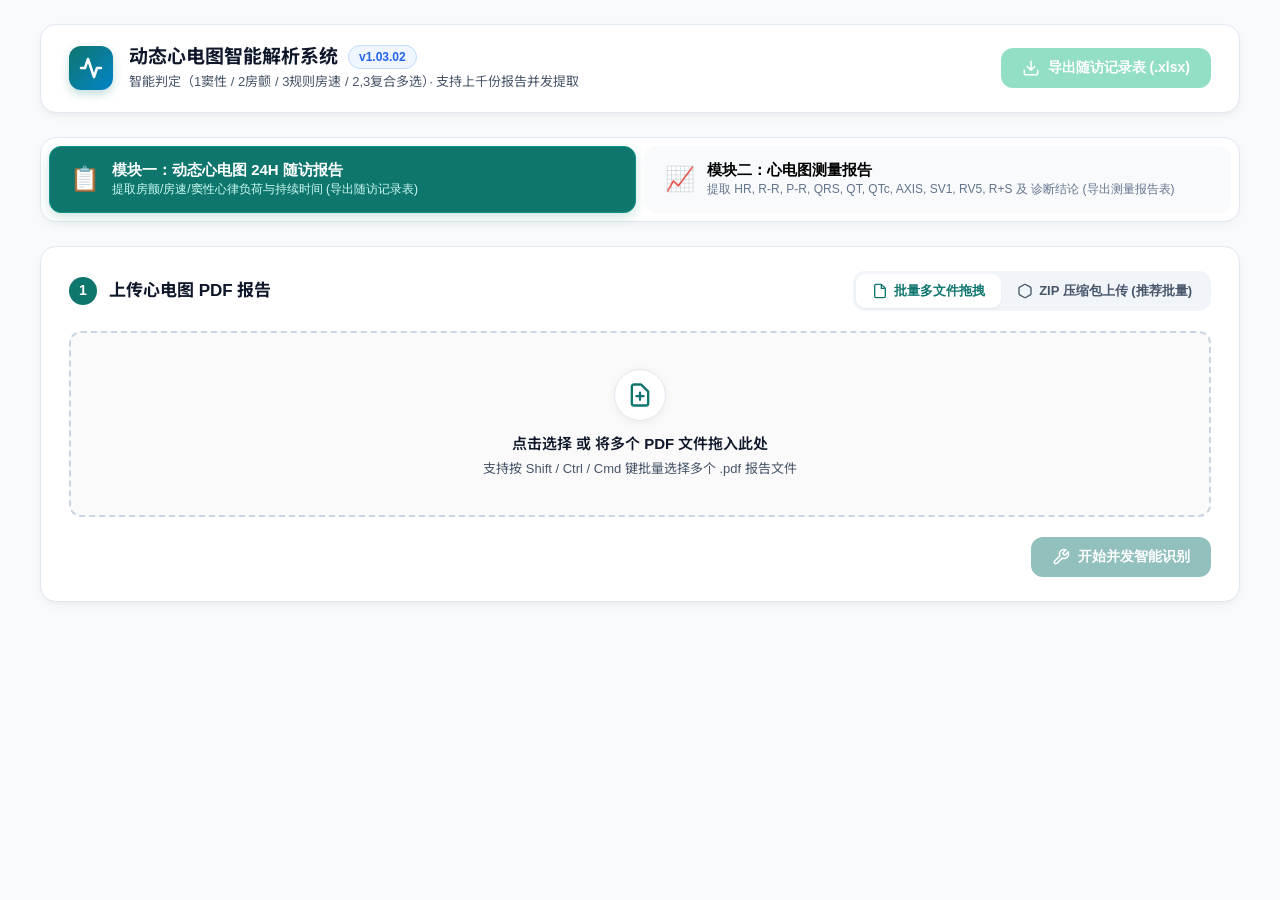
==== commit 33aee638: "Upgrade all time duration extraction using parse_duration_to_seconds, fix 01106 and Zhoushulan durat" ====
--- a/simple/templates/index.html
+++ b/simple/templates/index.html
@@ -944,7 +944,7 @@
                 <div class="brand-info">
                     <div class="title-wrap" style="display: flex; align-items: center; gap: 10px;">
                         <h1>动态心电图智能解析系统</h1>
-                        <span class="version-badge" style="background: #eff6ff; color: #2563eb; border: 1px solid #bfdbfe; padding: 2px 10px; border-radius: 20px; font-size: 12px; font-weight: 600;">v1.03.01</span>
+                        <span class="version-badge" style="background: #eff6ff; color: #2563eb; border: 1px solid #bfdbfe; padding: 2px 10px; border-radius: 20px; font-size: 12px; font-weight: 600;">v1.03.02</span>
                     </div>
                     <p class="subtitle">智能判定（1窦性 / 2房颤 / 3规则房速 / 2,3复合多选）· 支持上千份报告并发提取</p>
                 </div>
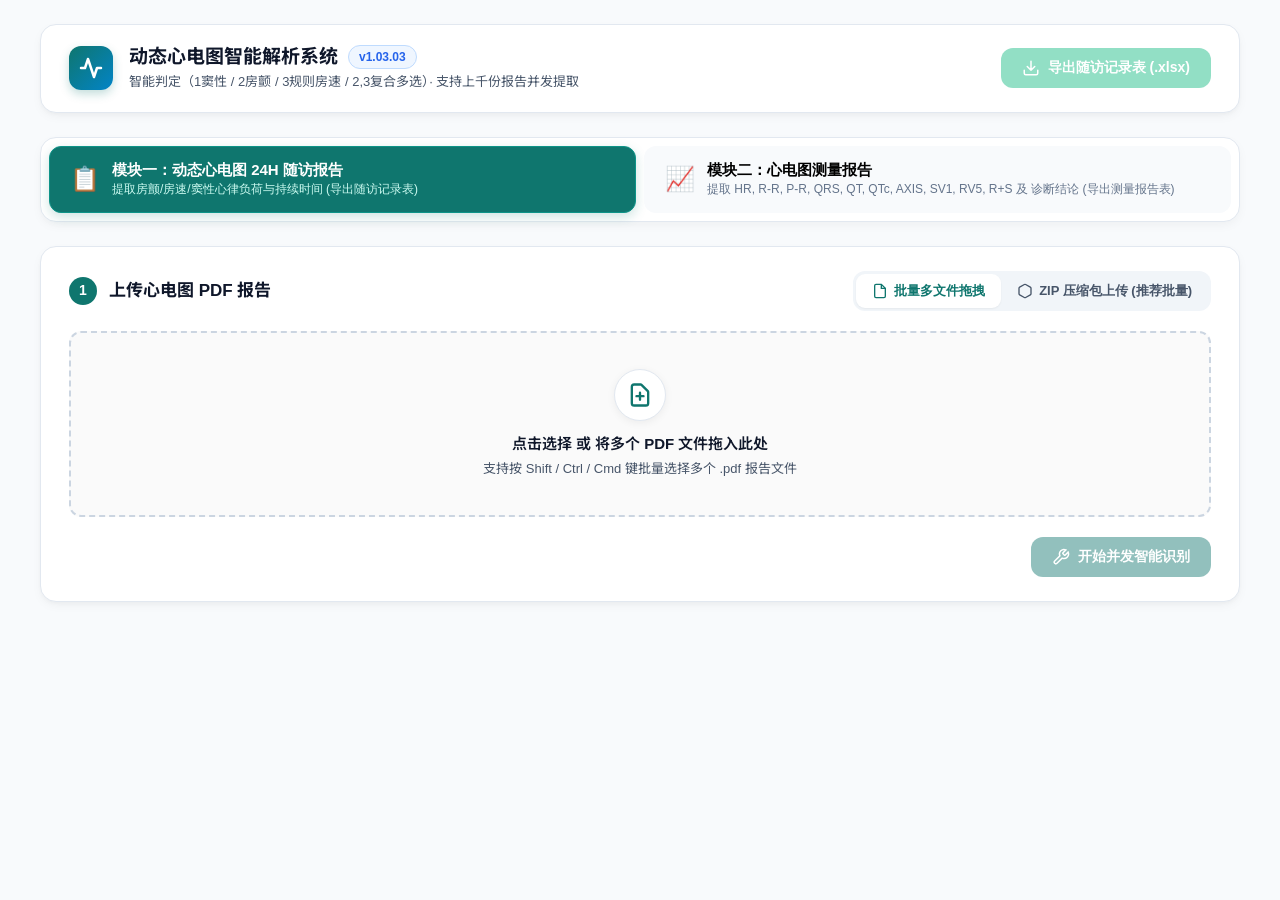
==== commit 90a10365: "Restore 1-52 week summary download button, fix JS null check, bump version to v1.03.03" ====
--- a/simple/templates/index.html
+++ b/simple/templates/index.html
@@ -944,7 +944,7 @@
                 <div class="brand-info">
                     <div class="title-wrap" style="display: flex; align-items: center; gap: 10px;">
                         <h1>动态心电图智能解析系统</h1>
-                        <span class="version-badge" style="background: #eff6ff; color: #2563eb; border: 1px solid #bfdbfe; padding: 2px 10px; border-radius: 20px; font-size: 12px; font-weight: 600;">v1.03.02</span>
+                        <span class="version-badge" style="background: #eff6ff; color: #2563eb; border: 1px solid #bfdbfe; padding: 2px 10px; border-radius: 20px; font-size: 12px; font-weight: 600;">v1.03.03</span>
                     </div>
                     <p class="subtitle">智能判定（1窦性 / 2房颤 / 3规则房速 / 2,3复合多选）· 支持上千份报告并发提取</p>
                 </div>
